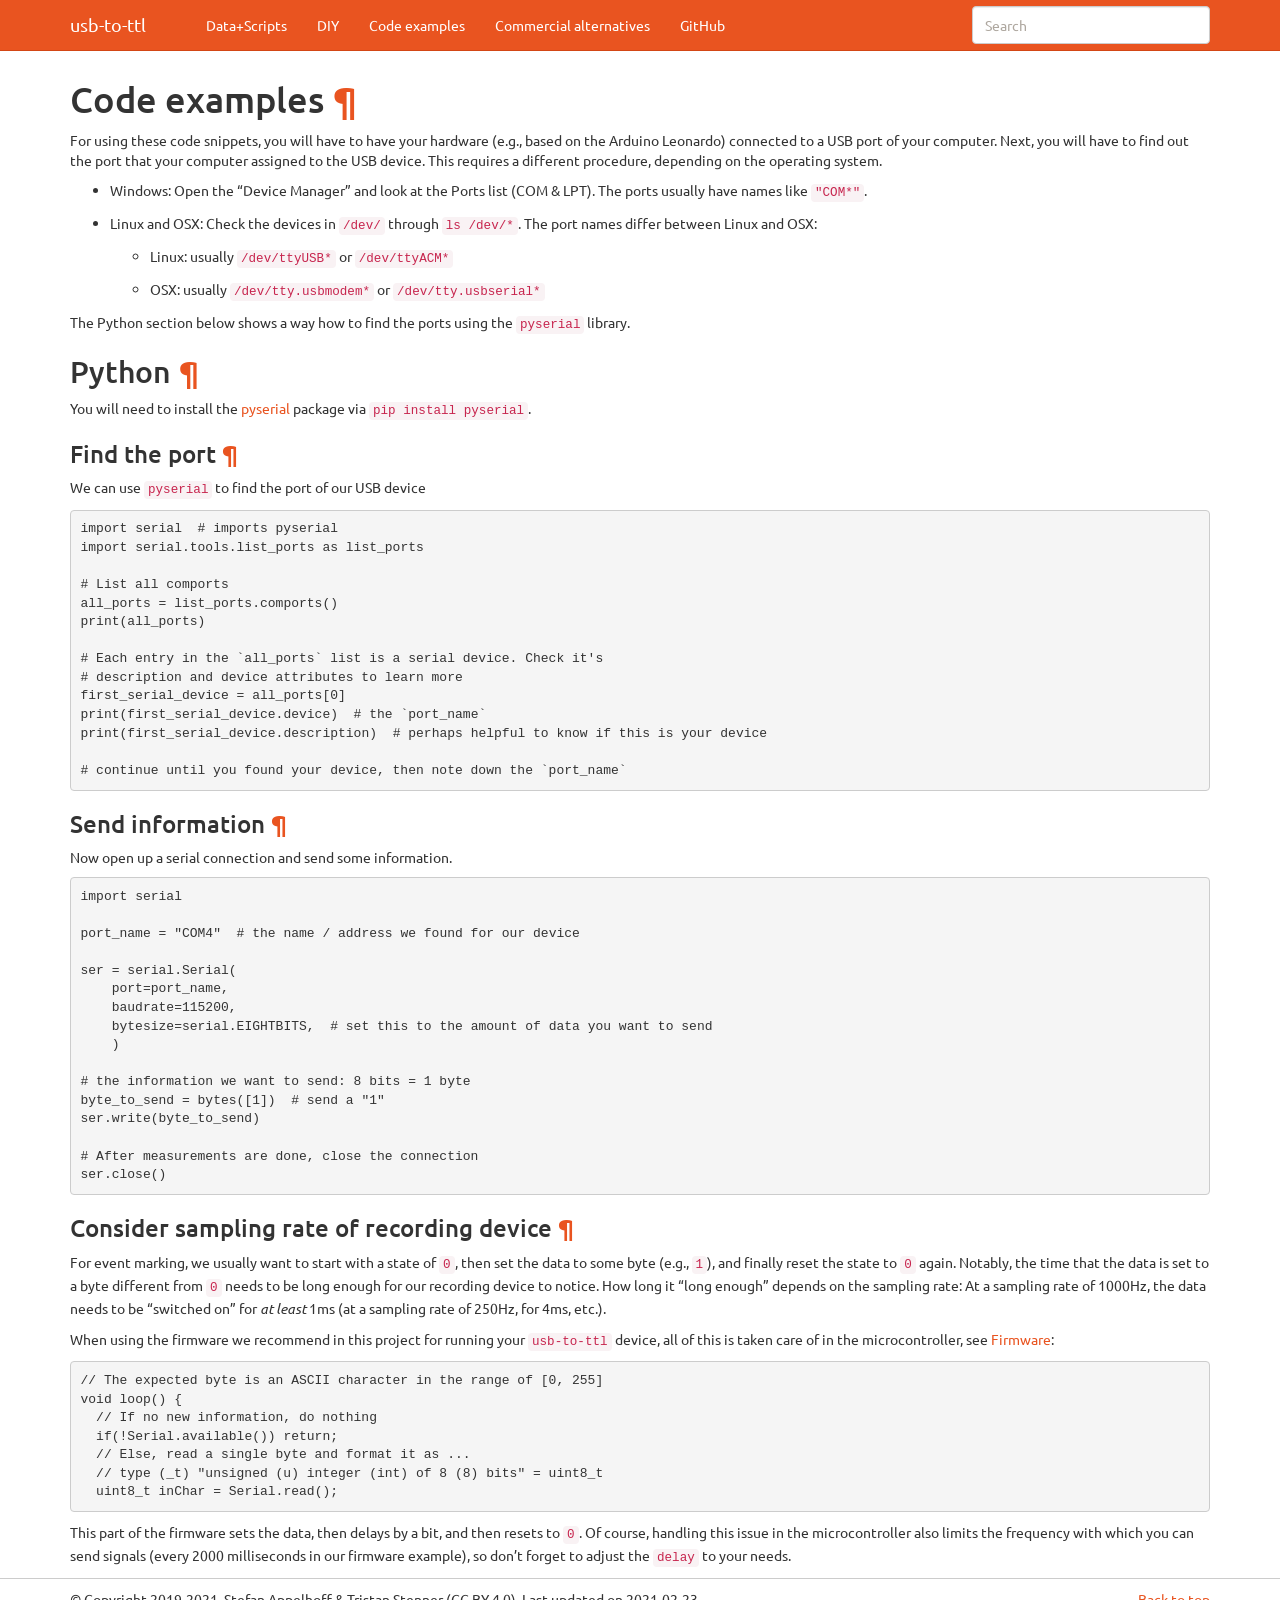
==== code-examples.html @ 33d42cd4 "doc updates [skip ci]" ====
<!DOCTYPE html>

<html>
  <head>
    <meta charset="utf-8" />
    <meta name="viewport" content="width=device-width, initial-scale=1.0" />
    <title>Code examples &#8212; usb-to-ttl  documentation</title>
    <link rel="stylesheet" href="_static/pygments.css" type="text/css" />
    <link rel="stylesheet" href="_static/bootstrap-sphinx.css" type="text/css" />
    <link rel="stylesheet" type="text/css" href="_static/copybutton.css" />
    <script id="documentation_options" data-url_root="./" src="_static/documentation_options.js"></script>
    <script src="_static/jquery.js"></script>
    <script src="_static/underscore.js"></script>
    <script src="_static/doctools.js"></script>
    <script src="_static/clipboard.min.js"></script>
    <script src="_static/copybutton.js"></script>
    <link rel="index" title="Index" href="genindex.html" />
    <link rel="search" title="Search" href="search.html" />
<meta charset='utf-8'>
<meta http-equiv='X-UA-Compatible' content='IE=edge,chrome=1'>
<meta name='viewport' content='width=device-width, initial-scale=1.0, maximum-scale=1'>
<meta name="apple-mobile-web-app-capable" content="yes">
<script type="text/javascript" src="_static/js/jquery-1.11.0.min.js "></script>
<script type="text/javascript" src="_static/js/jquery-fix.js "></script>
<script type="text/javascript" src="_static/bootstrap-3.3.7/js/bootstrap.min.js "></script>
<script type="text/javascript" src="_static/bootstrap-sphinx.js "></script>

  </head><body>

  <div id="navbar" class="navbar navbar-default navbar-fixed-top">
    <div class="container">
      <div class="navbar-header">
        <!-- .btn-navbar is used as the toggle for collapsed navbar content -->
        <button type="button" class="navbar-toggle" data-toggle="collapse" data-target=".nav-collapse">
          <span class="icon-bar"></span>
          <span class="icon-bar"></span>
          <span class="icon-bar"></span>
        </button>
        <a class="navbar-brand" href="index.html">
          usb-to-ttl</a>
        <span class="navbar-text navbar-version pull-left"><b></b></span>
      </div>

        <div class="collapse navbar-collapse nav-collapse">
          <ul class="nav navbar-nav">
            
                <li><a href="data-and-scripts.html">Data+Scripts</a></li>
                <li><a href="diy-instructions.html">DIY</a></li>
                <li><a href="#">Code examples</a></li>
                <li><a href="commercial-alternatives.html">Commercial alternatives</a></li>
                <li><a href="https://github.com/sappelhoff/usb-to-ttl">GitHub</a></li>
            
            
              <li class="dropdown globaltoc-container">
  <a role="button"
     id="dLabelGlobalToc"
     data-toggle="dropdown"
     data-target="#"
     href="index.html">Site <b class="caret"></b></a>
  <ul class="dropdown-menu globaltoc"
      role="menu"
      aria-labelledby="dLabelGlobalToc"></ul>
</li>
              
            
            
            
            
            
              <li class="hidden-sm"></li>
            
          </ul>

          
            
<form class="navbar-form navbar-right" action="search.html" method="get">
 <div class="form-group">
  <input type="text" name="q" class="form-control" placeholder="Search" />
 </div>
  <input type="hidden" name="check_keywords" value="yes" />
  <input type="hidden" name="area" value="default" />
</form>
          
        </div>
    </div>
  </div>

<div class="container">
  <div class="row">
    <div class="body col-md-12 content" role="main">
      
  <div class="section" id="code-examples">
<span id="id1"></span><h1>Code examples<a class="headerlink" href="#code-examples" title="Permalink to this headline">¶</a></h1>
<p>For using these code snippets, you will have to have your hardware (e.g., based on the Arduino Leonardo) connected to a USB port of your computer.
Next, you will have to find out the port that your computer assigned to the USB device.
This requires a different procedure, depending on the operating system.</p>
<ul class="simple">
<li><p>Windows: Open the “Device Manager” and look at the Ports list (COM &amp; LPT). The ports usually have names like <code class="docutils literal notranslate"><span class="pre">&quot;COM*&quot;</span></code>.</p></li>
<li><p>Linux and OSX: Check the devices in <code class="docutils literal notranslate"><span class="pre">/dev/</span></code> through <code class="docutils literal notranslate"><span class="pre">ls</span> <span class="pre">/dev/*</span></code>. The port names differ between Linux and OSX:</p>
<ul>
<li><p>Linux: usually <code class="docutils literal notranslate"><span class="pre">/dev/ttyUSB*</span></code> or <code class="docutils literal notranslate"><span class="pre">/dev/ttyACM*</span></code></p></li>
<li><p>OSX: usually <code class="docutils literal notranslate"><span class="pre">/dev/tty.usbmodem*</span></code> or <code class="docutils literal notranslate"><span class="pre">/dev/tty.usbserial*</span></code></p></li>
</ul>
</li>
</ul>
<p>The Python section below shows a way how to find the ports using the <code class="docutils literal notranslate"><span class="pre">pyserial</span></code> library.</p>
<div class="section" id="python">
<h2>Python<a class="headerlink" href="#python" title="Permalink to this headline">¶</a></h2>
<p>You will need to install the <a class="reference external" href="https://github.com/pyserial/pyserial">pyserial</a> package via <code class="docutils literal notranslate"><span class="pre">pip</span> <span class="pre">install</span> <span class="pre">pyserial</span></code>.</p>
<div class="section" id="find-the-port">
<h3>Find the port<a class="headerlink" href="#find-the-port" title="Permalink to this headline">¶</a></h3>
<p>We can use <code class="docutils literal notranslate"><span class="pre">pyserial</span></code> to find the port of our USB device</p>
<div class="highlight-python notranslate"><div class="highlight"><pre><span></span><span class="kn">import</span> <span class="nn">serial</span>  <span class="c1"># imports pyserial</span>
<span class="kn">import</span> <span class="nn">serial.tools.list_ports</span> <span class="k">as</span> <span class="nn">list_ports</span>

<span class="c1"># List all comports</span>
<span class="n">all_ports</span> <span class="o">=</span> <span class="n">list_ports</span><span class="o">.</span><span class="n">comports</span><span class="p">()</span>
<span class="nb">print</span><span class="p">(</span><span class="n">all_ports</span><span class="p">)</span>

<span class="c1"># Each entry in the `all_ports` list is a serial device. Check it&#39;s</span>
<span class="c1"># description and device attributes to learn more</span>
<span class="n">first_serial_device</span> <span class="o">=</span> <span class="n">all_ports</span><span class="p">[</span><span class="mi">0</span><span class="p">]</span>
<span class="nb">print</span><span class="p">(</span><span class="n">first_serial_device</span><span class="o">.</span><span class="n">device</span><span class="p">)</span>  <span class="c1"># the `port_name`</span>
<span class="nb">print</span><span class="p">(</span><span class="n">first_serial_device</span><span class="o">.</span><span class="n">description</span><span class="p">)</span>  <span class="c1"># perhaps helpful to know if this is your device</span>

<span class="c1"># continue until you found your device, then note down the `port_name`</span>
</pre></div>
</div>
</div>
<div class="section" id="send-information">
<h3>Send information<a class="headerlink" href="#send-information" title="Permalink to this headline">¶</a></h3>
<p>Now open up a serial connection and send some information.</p>
<div class="highlight-python notranslate"><div class="highlight"><pre><span></span><span class="kn">import</span> <span class="nn">serial</span>

<span class="n">port_name</span> <span class="o">=</span> <span class="s2">&quot;COM4&quot;</span>  <span class="c1"># the name / address we found for our device</span>

<span class="n">ser</span> <span class="o">=</span> <span class="n">serial</span><span class="o">.</span><span class="n">Serial</span><span class="p">(</span>
    <span class="n">port</span><span class="o">=</span><span class="n">port_name</span><span class="p">,</span>
    <span class="n">baudrate</span><span class="o">=</span><span class="mi">115200</span><span class="p">,</span>
    <span class="n">bytesize</span><span class="o">=</span><span class="n">serial</span><span class="o">.</span><span class="n">EIGHTBITS</span><span class="p">,</span>  <span class="c1"># set this to the amount of data you want to send</span>
    <span class="p">)</span>

<span class="c1"># the information we want to send: 8 bits = 1 byte</span>
<span class="n">byte_to_send</span> <span class="o">=</span> <span class="nb">bytes</span><span class="p">([</span><span class="mi">1</span><span class="p">])</span>  <span class="c1"># send a &quot;1&quot;</span>
<span class="n">ser</span><span class="o">.</span><span class="n">write</span><span class="p">(</span><span class="n">byte_to_send</span><span class="p">)</span>

<span class="c1"># After measurements are done, close the connection</span>
<span class="n">ser</span><span class="o">.</span><span class="n">close</span><span class="p">()</span>
</pre></div>
</div>
</div>
<div class="section" id="consider-sampling-rate-of-recording-device">
<h3>Consider sampling rate of recording device<a class="headerlink" href="#consider-sampling-rate-of-recording-device" title="Permalink to this headline">¶</a></h3>
<p>For event marking, we usually want to start with a state of <code class="docutils literal notranslate"><span class="pre">0</span></code>, then set the data to some byte (e.g., <code class="docutils literal notranslate"><span class="pre">1</span></code>), and finally reset the state to <code class="docutils literal notranslate"><span class="pre">0</span></code> again.
Notably, the time that the data is set to a byte different from <code class="docutils literal notranslate"><span class="pre">0</span></code> needs to be long enough for our recording device to notice.
How long it “long enough” depends on the sampling rate: At a sampling rate of 1000Hz, the data needs to be “switched on” for <em>at least</em> 1ms (at a sampling rate of 250Hz, for 4ms, etc.).</p>
<p>When using the firmware we recommend in this project for running your <code class="docutils literal notranslate"><span class="pre">usb-to-ttl</span></code> device, all of this is taken care of in the microcontroller, see <a class="reference internal" href="diy-instructions.html#firmware"><span class="std std-ref">Firmware</span></a>:</p>
<div class="highlight-C notranslate"><div class="highlight"><pre><span></span><span class="c1">// The expected byte is an ASCII character in the range of [0, 255]</span>
<span class="kt">void</span> <span class="nf">loop</span><span class="p">()</span> <span class="p">{</span>
  <span class="c1">// If no new information, do nothing</span>
  <span class="k">if</span><span class="p">(</span><span class="o">!</span><span class="n">Serial</span><span class="p">.</span><span class="n">available</span><span class="p">())</span> <span class="k">return</span><span class="p">;</span>
  <span class="c1">// Else, read a single byte and format it as ...</span>
  <span class="c1">// type (_t) &quot;unsigned (u) integer (int) of 8 (8) bits&quot; = uint8_t</span>
  <span class="kt">uint8_t</span> <span class="n">inChar</span> <span class="o">=</span> <span class="n">Serial</span><span class="p">.</span><span class="n">read</span><span class="p">();</span>
</pre></div>
</div>
<p>This part of the firmware sets the data, then delays by a bit, and then resets to <code class="docutils literal notranslate"><span class="pre">0</span></code>.
Of course, handling this issue in the microcontroller also limits the frequency with which you can send signals (every 2000 milliseconds in our firmware example), so don’t forget to adjust the <code class="docutils literal notranslate"><span class="pre">delay</span></code> to your needs.</p>
</div>
</div>
</div>


    </div>
      
  </div>
</div>
<footer class="footer">
  <div class="container">
    <p class="pull-right">
      <a href="#">Back to top</a>
      
    </p>
    <p>
        &copy; Copyright 2019-2021, Stefan Appelhoff &amp; Tristan Stenner (CC BY 4.0). Last updated on 2021-02-23.<br/>
    </p>
  </div>
</footer>
  </body>
</html>
---- _static/copybutton.css ----
/* Copy buttons */
a.copybtn {
    position: absolute;
    top: .2em;
    right: .2em;
    width: 1em;
    height: 1em;
	opacity: .3;
    transition: opacity 0.5s;
    border: none;
    user-select: none;
}

div.highlight  {
    position: relative;
}

a.copybtn > img {
    vertical-align: top;
    margin: 0;
    top: 0;
    left: 0;
    position: absolute;
}

.highlight:hover .copybtn {
	opacity: 1;
}

/**
 * A minimal CSS-only tooltip copied from:
 *   https://codepen.io/mildrenben/pen/rVBrpK
 *
 * To use, write HTML like the following:
 *
 * <p class="o-tooltip--left" data-tooltip="Hey">Short</p>
 */
 .o-tooltip--left {
  position: relative;
 }

 .o-tooltip--left:after {
    opacity: 0;
    visibility: hidden;
    position: absolute;
    content: attr(data-tooltip);
    padding: 2px;
    top: 0;
    left: -.2em;
    background: grey;
    font-size: 1rem;
    color: white;
    white-space: nowrap;
    z-index: 2;
    border-radius: 2px;
    transform: translateX(-102%) translateY(0);
    transition: opacity 0.2s cubic-bezier(0.64, 0.09, 0.08, 1), transform 0.2s cubic-bezier(0.64, 0.09, 0.08, 1);
}

.o-tooltip--left:hover:after {
    display: block;
    opacity: 1;
    visibility: visible;
    transform: translateX(-100%) translateY(0);
    transition: opacity 0.2s cubic-bezier(0.64, 0.09, 0.08, 1), transform 0.2s cubic-bezier(0.64, 0.09, 0.08, 1);
    transition-delay: .5s;
}
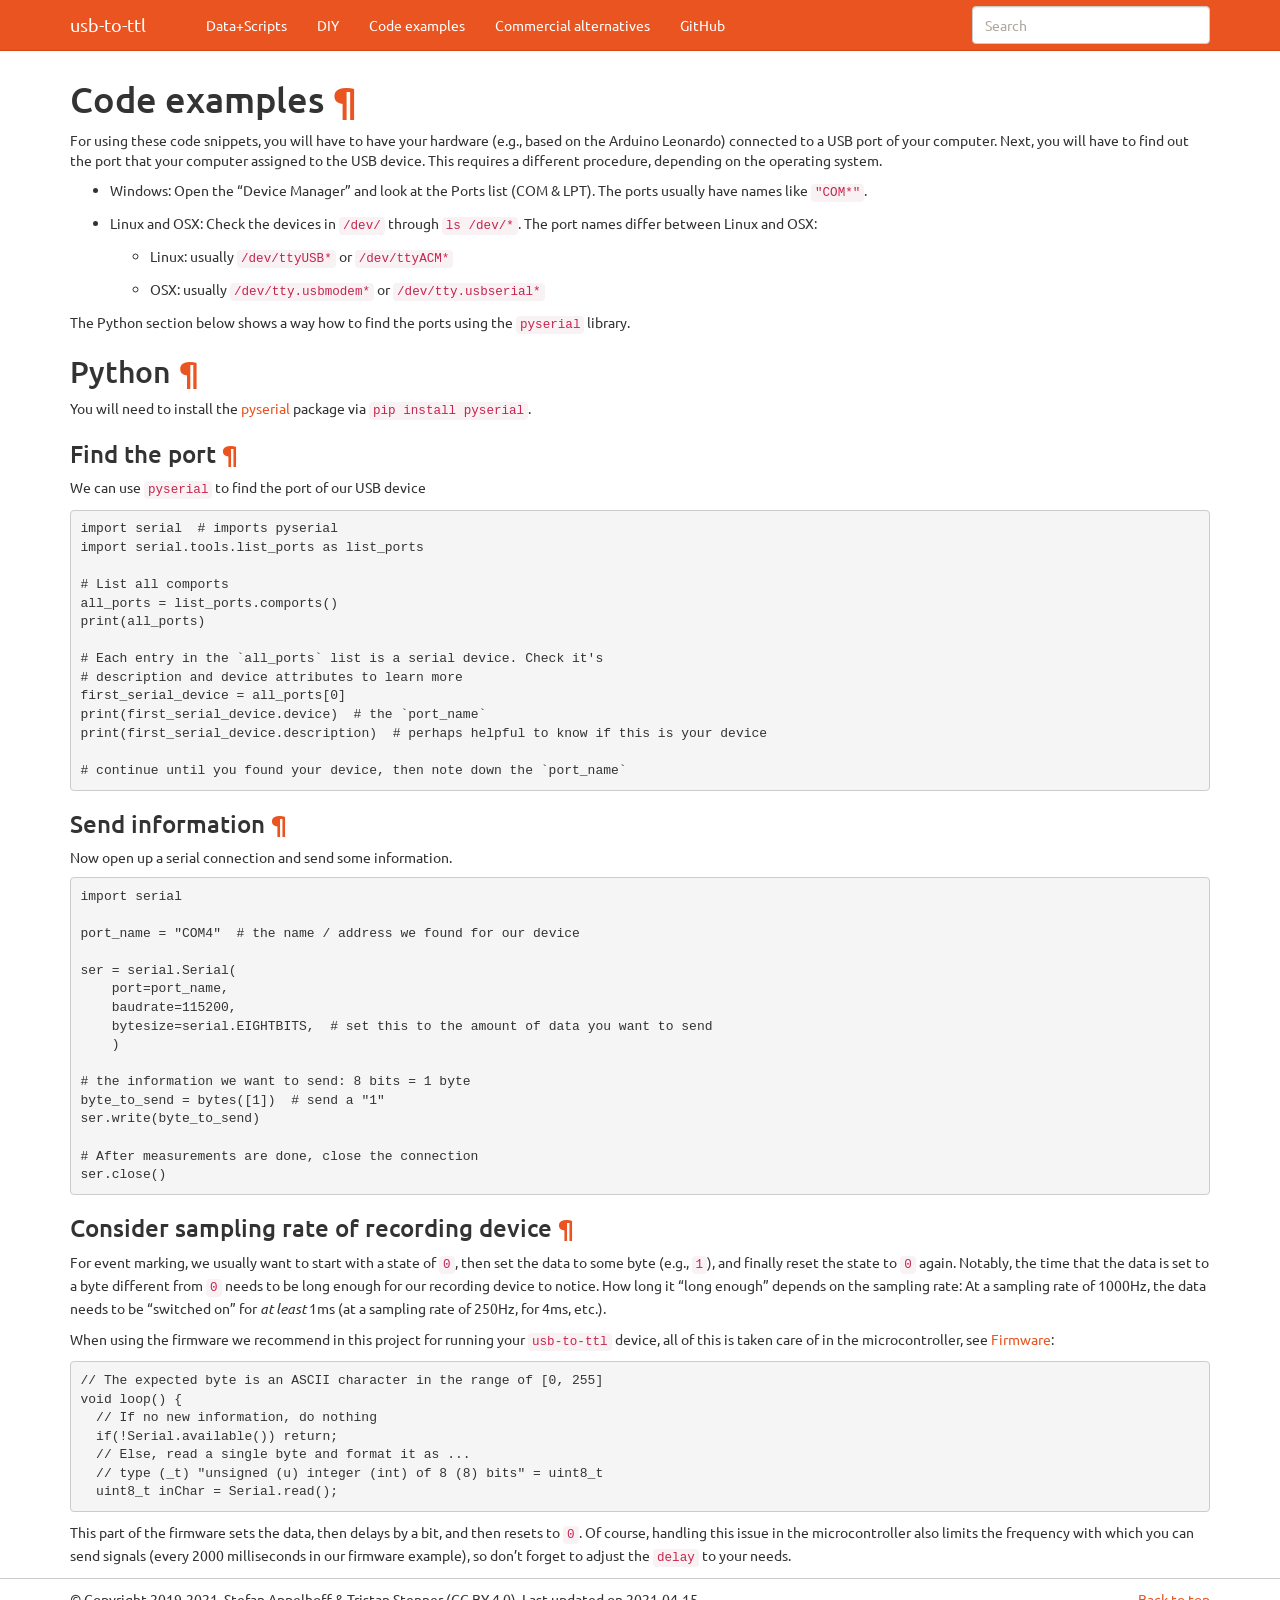
==== commit 224f0388: "doc updates [skip ci]" ====
--- a/code-examples.html
+++ b/code-examples.html
@@ -182,7 +182,7 @@
       
     </p>
     <p>
-        &copy; Copyright 2019-2021, Stefan Appelhoff &amp; Tristan Stenner (CC BY 4.0). Last updated on 2021-02-23.<br/>
+        &copy; Copyright 2019-2021, Stefan Appelhoff &amp; Tristan Stenner (CC BY 4.0). Last updated on 2021-04-15.<br/>
     </p>
   </div>
 </footer>
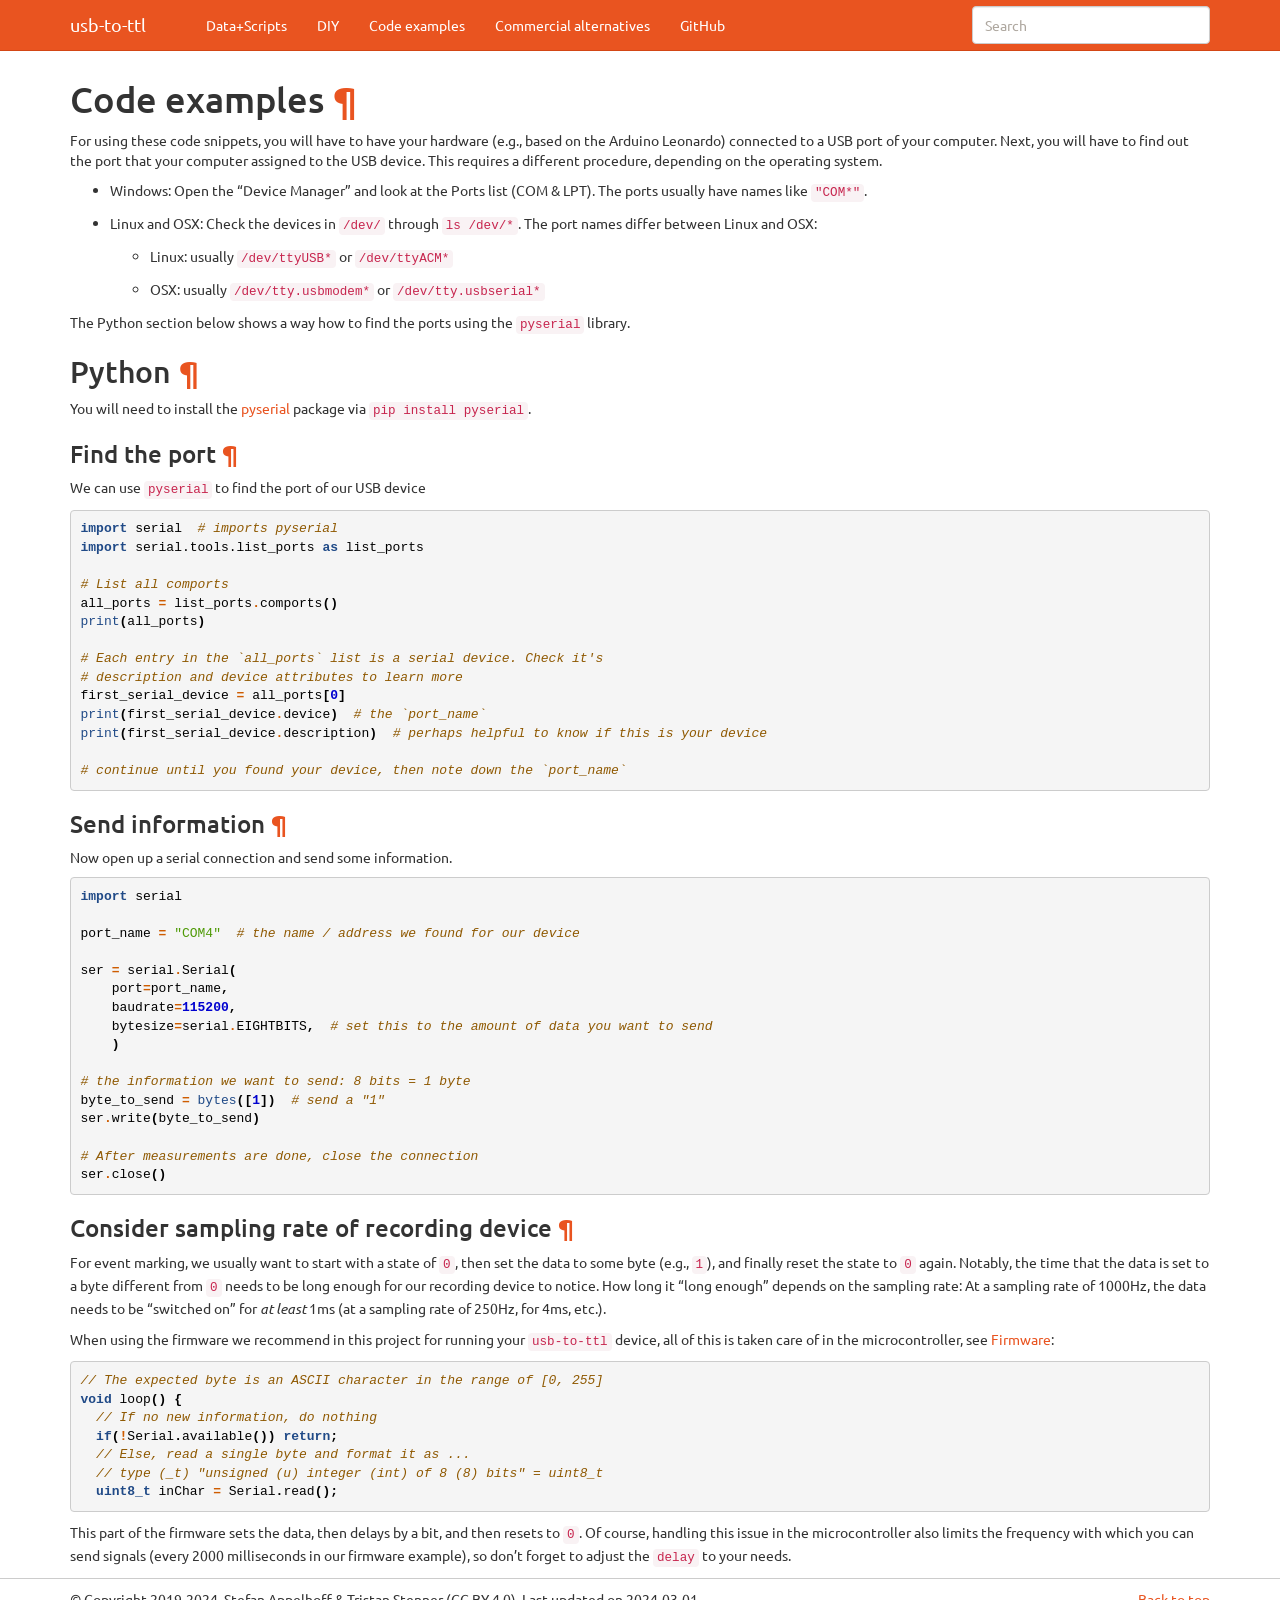
==== commit 468286c1: "updates [skip ci]" ====
--- a/code-examples.html
+++ b/code-examples.html
@@ -1,29 +1,29 @@
 <!DOCTYPE html>
 
-<html>
+<html lang="en" data-content_root="./">
   <head>
     <meta charset="utf-8" />
-    <meta name="viewport" content="width=device-width, initial-scale=1.0" />
+    <meta name="viewport" content="width=device-width, initial-scale=1.0" /><meta name="viewport" content="width=device-width, initial-scale=1" />
+
     <title>Code examples &#8212; usb-to-ttl  documentation</title>
-    <link rel="stylesheet" href="_static/pygments.css" type="text/css" />
-    <link rel="stylesheet" href="_static/bootstrap-sphinx.css" type="text/css" />
-    <link rel="stylesheet" type="text/css" href="_static/copybutton.css" />
-    <script id="documentation_options" data-url_root="./" src="_static/documentation_options.js"></script>
-    <script src="_static/jquery.js"></script>
-    <script src="_static/underscore.js"></script>
-    <script src="_static/doctools.js"></script>
-    <script src="_static/clipboard.min.js"></script>
-    <script src="_static/copybutton.js"></script>
+    <link rel="stylesheet" type="text/css" href="_static/pygments.css?v=a746c00c" />
+    <link rel="stylesheet" type="text/css" href="_static/bootstrap-sphinx.css?v=0bf093e7" />
+    <link rel="stylesheet" type="text/css" href="_static/copybutton.css?v=76b2166b" />
+    <script src="_static/documentation_options.js?v=5929fcd5"></script>
+    <script src="_static/doctools.js?v=888ff710"></script>
+    <script src="_static/sphinx_highlight.js?v=dc90522c"></script>
+    <script src="_static/clipboard.min.js?v=a7894cd8"></script>
+    <script src="_static/copybutton.js?v=fd10adb8"></script>
     <link rel="index" title="Index" href="genindex.html" />
     <link rel="search" title="Search" href="search.html" />
 <meta charset='utf-8'>
 <meta http-equiv='X-UA-Compatible' content='IE=edge,chrome=1'>
 <meta name='viewport' content='width=device-width, initial-scale=1.0, maximum-scale=1'>
 <meta name="apple-mobile-web-app-capable" content="yes">
-<script type="text/javascript" src="_static/js/jquery-1.11.0.min.js "></script>
-<script type="text/javascript" src="_static/js/jquery-fix.js "></script>
-<script type="text/javascript" src="_static/bootstrap-3.3.7/js/bootstrap.min.js "></script>
-<script type="text/javascript" src="_static/bootstrap-sphinx.js "></script>
+<script type="text/javascript" src="_static/js/jquery-1.12.4.min.js"></script>
+<script type="text/javascript" src="_static/js/jquery-fix.js"></script>
+<script type="text/javascript" src="_static/bootstrap-3.4.1/js/bootstrap.min.js"></script>
+<script type="text/javascript" src="_static/bootstrap-sphinx.js"></script>
 
   </head><body>
 
@@ -89,8 +89,8 @@
   <div class="row">
     <div class="body col-md-12 content" role="main">
       
-  <div class="section" id="code-examples">
-<span id="id1"></span><h1>Code examples<a class="headerlink" href="#code-examples" title="Permalink to this headline">¶</a></h1>
+  <section id="code-examples">
+<span id="id1"></span><h1>Code examples<a class="headerlink" href="#code-examples" title="Link to this heading">¶</a></h1>
 <p>For using these code snippets, you will have to have your hardware (e.g., based on the Arduino Leonardo) connected to a USB port of your computer.
 Next, you will have to find out the port that your computer assigned to the USB device.
 This requires a different procedure, depending on the operating system.</p>
@@ -104,11 +104,11 @@
 </li>
 </ul>
 <p>The Python section below shows a way how to find the ports using the <code class="docutils literal notranslate"><span class="pre">pyserial</span></code> library.</p>
-<div class="section" id="python">
-<h2>Python<a class="headerlink" href="#python" title="Permalink to this headline">¶</a></h2>
+<section id="python">
+<h2>Python<a class="headerlink" href="#python" title="Link to this heading">¶</a></h2>
 <p>You will need to install the <a class="reference external" href="https://github.com/pyserial/pyserial">pyserial</a> package via <code class="docutils literal notranslate"><span class="pre">pip</span> <span class="pre">install</span> <span class="pre">pyserial</span></code>.</p>
-<div class="section" id="find-the-port">
-<h3>Find the port<a class="headerlink" href="#find-the-port" title="Permalink to this headline">¶</a></h3>
+<section id="find-the-port">
+<h3>Find the port<a class="headerlink" href="#find-the-port" title="Link to this heading">¶</a></h3>
 <p>We can use <code class="docutils literal notranslate"><span class="pre">pyserial</span></code> to find the port of our USB device</p>
 <div class="highlight-python notranslate"><div class="highlight"><pre><span></span><span class="kn">import</span> <span class="nn">serial</span>  <span class="c1"># imports pyserial</span>
 <span class="kn">import</span> <span class="nn">serial.tools.list_ports</span> <span class="k">as</span> <span class="nn">list_ports</span>
@@ -126,9 +126,9 @@
 <span class="c1"># continue until you found your device, then note down the `port_name`</span>
 </pre></div>
 </div>
-</div>
-<div class="section" id="send-information">
-<h3>Send information<a class="headerlink" href="#send-information" title="Permalink to this headline">¶</a></h3>
+</section>
+<section id="send-information">
+<h3>Send information<a class="headerlink" href="#send-information" title="Link to this heading">¶</a></h3>
 <p>Now open up a serial connection and send some information.</p>
 <div class="highlight-python notranslate"><div class="highlight"><pre><span></span><span class="kn">import</span> <span class="nn">serial</span>
 
@@ -148,27 +148,27 @@
 <span class="n">ser</span><span class="o">.</span><span class="n">close</span><span class="p">()</span>
 </pre></div>
 </div>
-</div>
-<div class="section" id="consider-sampling-rate-of-recording-device">
-<h3>Consider sampling rate of recording device<a class="headerlink" href="#consider-sampling-rate-of-recording-device" title="Permalink to this headline">¶</a></h3>
+</section>
+<section id="consider-sampling-rate-of-recording-device">
+<h3>Consider sampling rate of recording device<a class="headerlink" href="#consider-sampling-rate-of-recording-device" title="Link to this heading">¶</a></h3>
 <p>For event marking, we usually want to start with a state of <code class="docutils literal notranslate"><span class="pre">0</span></code>, then set the data to some byte (e.g., <code class="docutils literal notranslate"><span class="pre">1</span></code>), and finally reset the state to <code class="docutils literal notranslate"><span class="pre">0</span></code> again.
 Notably, the time that the data is set to a byte different from <code class="docutils literal notranslate"><span class="pre">0</span></code> needs to be long enough for our recording device to notice.
 How long it “long enough” depends on the sampling rate: At a sampling rate of 1000Hz, the data needs to be “switched on” for <em>at least</em> 1ms (at a sampling rate of 250Hz, for 4ms, etc.).</p>
 <p>When using the firmware we recommend in this project for running your <code class="docutils literal notranslate"><span class="pre">usb-to-ttl</span></code> device, all of this is taken care of in the microcontroller, see <a class="reference internal" href="diy-instructions.html#firmware"><span class="std std-ref">Firmware</span></a>:</p>
 <div class="highlight-C notranslate"><div class="highlight"><pre><span></span><span class="c1">// The expected byte is an ASCII character in the range of [0, 255]</span>
-<span class="kt">void</span> <span class="nf">loop</span><span class="p">()</span> <span class="p">{</span>
-  <span class="c1">// If no new information, do nothing</span>
-  <span class="k">if</span><span class="p">(</span><span class="o">!</span><span class="n">Serial</span><span class="p">.</span><span class="n">available</span><span class="p">())</span> <span class="k">return</span><span class="p">;</span>
-  <span class="c1">// Else, read a single byte and format it as ...</span>
-  <span class="c1">// type (_t) &quot;unsigned (u) integer (int) of 8 (8) bits&quot; = uint8_t</span>
-  <span class="kt">uint8_t</span> <span class="n">inChar</span> <span class="o">=</span> <span class="n">Serial</span><span class="p">.</span><span class="n">read</span><span class="p">();</span>
+<span class="kt">void</span><span class="w"> </span><span class="nf">loop</span><span class="p">()</span><span class="w"> </span><span class="p">{</span>
+<span class="w">  </span><span class="c1">// If no new information, do nothing</span>
+<span class="w">  </span><span class="k">if</span><span class="p">(</span><span class="o">!</span><span class="n">Serial</span><span class="p">.</span><span class="n">available</span><span class="p">())</span><span class="w"> </span><span class="k">return</span><span class="p">;</span>
+<span class="w">  </span><span class="c1">// Else, read a single byte and format it as ...</span>
+<span class="w">  </span><span class="c1">// type (_t) &quot;unsigned (u) integer (int) of 8 (8) bits&quot; = uint8_t</span>
+<span class="w">  </span><span class="kt">uint8_t</span><span class="w"> </span><span class="n">inChar</span><span class="w"> </span><span class="o">=</span><span class="w"> </span><span class="n">Serial</span><span class="p">.</span><span class="n">read</span><span class="p">();</span>
 </pre></div>
 </div>
 <p>This part of the firmware sets the data, then delays by a bit, and then resets to <code class="docutils literal notranslate"><span class="pre">0</span></code>.
 Of course, handling this issue in the microcontroller also limits the frequency with which you can send signals (every 2000 milliseconds in our firmware example), so don’t forget to adjust the <code class="docutils literal notranslate"><span class="pre">delay</span></code> to your needs.</p>
-</div>
-</div>
-</div>
+</section>
+</section>
+</section>
 
 
     </div>
@@ -182,7 +182,7 @@
       
     </p>
     <p>
-        &copy; Copyright 2019-2021, Stefan Appelhoff &amp; Tristan Stenner (CC BY 4.0). Last updated on 2021-04-15.<br/>
+        &copy; Copyright 2019-2024, Stefan Appelhoff &amp; Tristan Stenner (CC BY 4.0). Last updated on 2024-03-01.<br/>
     </p>
   </div>
 </footer>
--- a/_static/pygments.css
+++ b/_static/pygments.css
@@ -0,0 +1,84 @@
+pre { line-height: 125%; }
+td.linenos .normal { color: inherit; background-color: transparent; padding-left: 5px; padding-right: 5px; }
+span.linenos { color: inherit; background-color: transparent; padding-left: 5px; padding-right: 5px; }
+td.linenos .special { color: #000000; background-color: #ffffc0; padding-left: 5px; padding-right: 5px; }
+span.linenos.special { color: #000000; background-color: #ffffc0; padding-left: 5px; padding-right: 5px; }
+.highlight .hll { background-color: #ffffcc }
+.highlight { background: #f8f8f8; }
+.highlight .c { color: #8f5902; font-style: italic } /* Comment */
+.highlight .err { color: #a40000; border: 1px solid #ef2929 } /* Error */
+.highlight .g { color: #000000 } /* Generic */
+.highlight .k { color: #204a87; font-weight: bold } /* Keyword */
+.highlight .l { color: #000000 } /* Literal */
+.highlight .n { color: #000000 } /* Name */
+.highlight .o { color: #ce5c00; font-weight: bold } /* Operator */
+.highlight .x { color: #000000 } /* Other */
+.highlight .p { color: #000000; font-weight: bold } /* Punctuation */
+.highlight .ch { color: #8f5902; font-style: italic } /* Comment.Hashbang */
+.highlight .cm { color: #8f5902; font-style: italic } /* Comment.Multiline */
+.highlight .cp { color: #8f5902; font-style: italic } /* Comment.Preproc */
+.highlight .cpf { color: #8f5902; font-style: italic } /* Comment.PreprocFile */
+.highlight .c1 { color: #8f5902; font-style: italic } /* Comment.Single */
+.highlight .cs { color: #8f5902; font-style: italic } /* Comment.Special */
+.highlight .gd { color: #a40000 } /* Generic.Deleted */
+.highlight .ge { color: #000000; font-style: italic } /* Generic.Emph */
+.highlight .ges { color: #000000; font-weight: bold; font-style: italic } /* Generic.EmphStrong */
+.highlight .gr { color: #ef2929 } /* Generic.Error */
+.highlight .gh { color: #000080; font-weight: bold } /* Generic.Heading */
+.highlight .gi { color: #00A000 } /* Generic.Inserted */
+.highlight .go { color: #000000; font-style: italic } /* Generic.Output */
+.highlight .gp { color: #8f5902 } /* Generic.Prompt */
+.highlight .gs { color: #000000; font-weight: bold } /* Generic.Strong */
+.highlight .gu { color: #800080; font-weight: bold } /* Generic.Subheading */
+.highlight .gt { color: #a40000; font-weight: bold } /* Generic.Traceback */
+.highlight .kc { color: #204a87; font-weight: bold } /* Keyword.Constant */
+.highlight .kd { color: #204a87; font-weight: bold } /* Keyword.Declaration */
+.highlight .kn { color: #204a87; font-weight: bold } /* Keyword.Namespace */
+.highlight .kp { color: #204a87; font-weight: bold } /* Keyword.Pseudo */
+.highlight .kr { color: #204a87; font-weight: bold } /* Keyword.Reserved */
+.highlight .kt { color: #204a87; font-weight: bold } /* Keyword.Type */
+.highlight .ld { color: #000000 } /* Literal.Date */
+.highlight .m { color: #0000cf; font-weight: bold } /* Literal.Number */
+.highlight .s { color: #4e9a06 } /* Literal.String */
+.highlight .na { color: #c4a000 } /* Name.Attribute */
+.highlight .nb { color: #204a87 } /* Name.Builtin */
+.highlight .nc { color: #000000 } /* Name.Class */
+.highlight .no { color: #000000 } /* Name.Constant */
+.highlight .nd { color: #5c35cc; font-weight: bold } /* Name.Decorator */
+.highlight .ni { color: #ce5c00 } /* Name.Entity */
+.highlight .ne { color: #cc0000; font-weight: bold } /* Name.Exception */
+.highlight .nf { color: #000000 } /* Name.Function */
+.highlight .nl { color: #f57900 } /* Name.Label */
+.highlight .nn { color: #000000 } /* Name.Namespace */
+.highlight .nx { color: #000000 } /* Name.Other */
+.highlight .py { color: #000000 } /* Name.Property */
+.highlight .nt { color: #204a87; font-weight: bold } /* Name.Tag */
+.highlight .nv { color: #000000 } /* Name.Variable */
+.highlight .ow { color: #204a87; font-weight: bold } /* Operator.Word */
+.highlight .pm { color: #000000; font-weight: bold } /* Punctuation.Marker */
+.highlight .w { color: #f8f8f8 } /* Text.Whitespace */
+.highlight .mb { color: #0000cf; font-weight: bold } /* Literal.Number.Bin */
+.highlight .mf { color: #0000cf; font-weight: bold } /* Literal.Number.Float */
+.highlight .mh { color: #0000cf; font-weight: bold } /* Literal.Number.Hex */
+.highlight .mi { color: #0000cf; font-weight: bold } /* Literal.Number.Integer */
+.highlight .mo { color: #0000cf; font-weight: bold } /* Literal.Number.Oct */
+.highlight .sa { color: #4e9a06 } /* Literal.String.Affix */
+.highlight .sb { color: #4e9a06 } /* Literal.String.Backtick */
+.highlight .sc { color: #4e9a06 } /* Literal.String.Char */
+.highlight .dl { color: #4e9a06 } /* Literal.String.Delimiter */
+.highlight .sd { color: #8f5902; font-style: italic } /* Literal.String.Doc */
+.highlight .s2 { color: #4e9a06 } /* Literal.String.Double */
+.highlight .se { color: #4e9a06 } /* Literal.String.Escape */
+.highlight .sh { color: #4e9a06 } /* Literal.String.Heredoc */
+.highlight .si { color: #4e9a06 } /* Literal.String.Interpol */
+.highlight .sx { color: #4e9a06 } /* Literal.String.Other */
+.highlight .sr { color: #4e9a06 } /* Literal.String.Regex */
+.highlight .s1 { color: #4e9a06 } /* Literal.String.Single */
+.highlight .ss { color: #4e9a06 } /* Literal.String.Symbol */
+.highlight .bp { color: #3465a4 } /* Name.Builtin.Pseudo */
+.highlight .fm { color: #000000 } /* Name.Function.Magic */
+.highlight .vc { color: #000000 } /* Name.Variable.Class */
+.highlight .vg { color: #000000 } /* Name.Variable.Global */
+.highlight .vi { color: #000000 } /* Name.Variable.Instance */
+.highlight .vm { color: #000000 } /* Name.Variable.Magic */
+.highlight .il { color: #0000cf; font-weight: bold } /* Literal.Number.Integer.Long */
--- a/_static/copybutton.css
+++ b/_static/copybutton.css
@@ -1,30 +1,51 @@
 /* Copy buttons */
-a.copybtn {
+button.copybtn {
     position: absolute;
-    top: .2em;
-    right: .2em;
-    width: 1em;
-    height: 1em;
-	opacity: .3;
-    transition: opacity 0.5s;
+    display: flex;
+    top: .3em;
+    right: .3em;
+    width: 1.7em;
+    height: 1.7em;
+	opacity: 0;
+    transition: opacity 0.3s, border .3s, background-color .3s;
+    user-select: none;
+    padding: 0;
     border: none;
-    user-select: none;
+    outline: none;
+    border-radius: 0.4em;
+    /* The colors that GitHub uses */
+    border: #1b1f2426 1px solid;
+    background-color: #f6f8fa;
+    color: #57606a;
+}
+
+button.copybtn.success {
+    border-color: #22863a;
+    color: #22863a;
+}
+
+button.copybtn svg {
+    stroke: currentColor;
+    width: 1.5em;
+    height: 1.5em;
+    padding: 0.1em;
 }
 
 div.highlight  {
     position: relative;
 }
 
-a.copybtn > img {
-    vertical-align: top;
-    margin: 0;
-    top: 0;
-    left: 0;
-    position: absolute;
+/* Show the copybutton */
+.highlight:hover button.copybtn, button.copybtn.success {
+	opacity: 1;
 }
 
-.highlight:hover .copybtn {
-	opacity: 1;
+.highlight button.copybtn:hover {
+    background-color: rgb(235, 235, 235);
+}
+
+.highlight button.copybtn:active {
+    background-color: rgb(187, 187, 187);
 }
 
 /**
@@ -44,11 +65,10 @@
     visibility: hidden;
     position: absolute;
     content: attr(data-tooltip);
-    padding: 2px;
-    top: 0;
+    padding: .2em;
+    font-size: .8em;
     left: -.2em;
     background: grey;
-    font-size: 1rem;
     color: white;
     white-space: nowrap;
     z-index: 2;
@@ -65,3 +85,10 @@
     transition: opacity 0.2s cubic-bezier(0.64, 0.09, 0.08, 1), transform 0.2s cubic-bezier(0.64, 0.09, 0.08, 1);
     transition-delay: .5s;
 }
+
+/* By default the copy button shouldn't show up when printing a page */
+@media print {
+    button.copybtn {
+        display: none;
+    }
+}
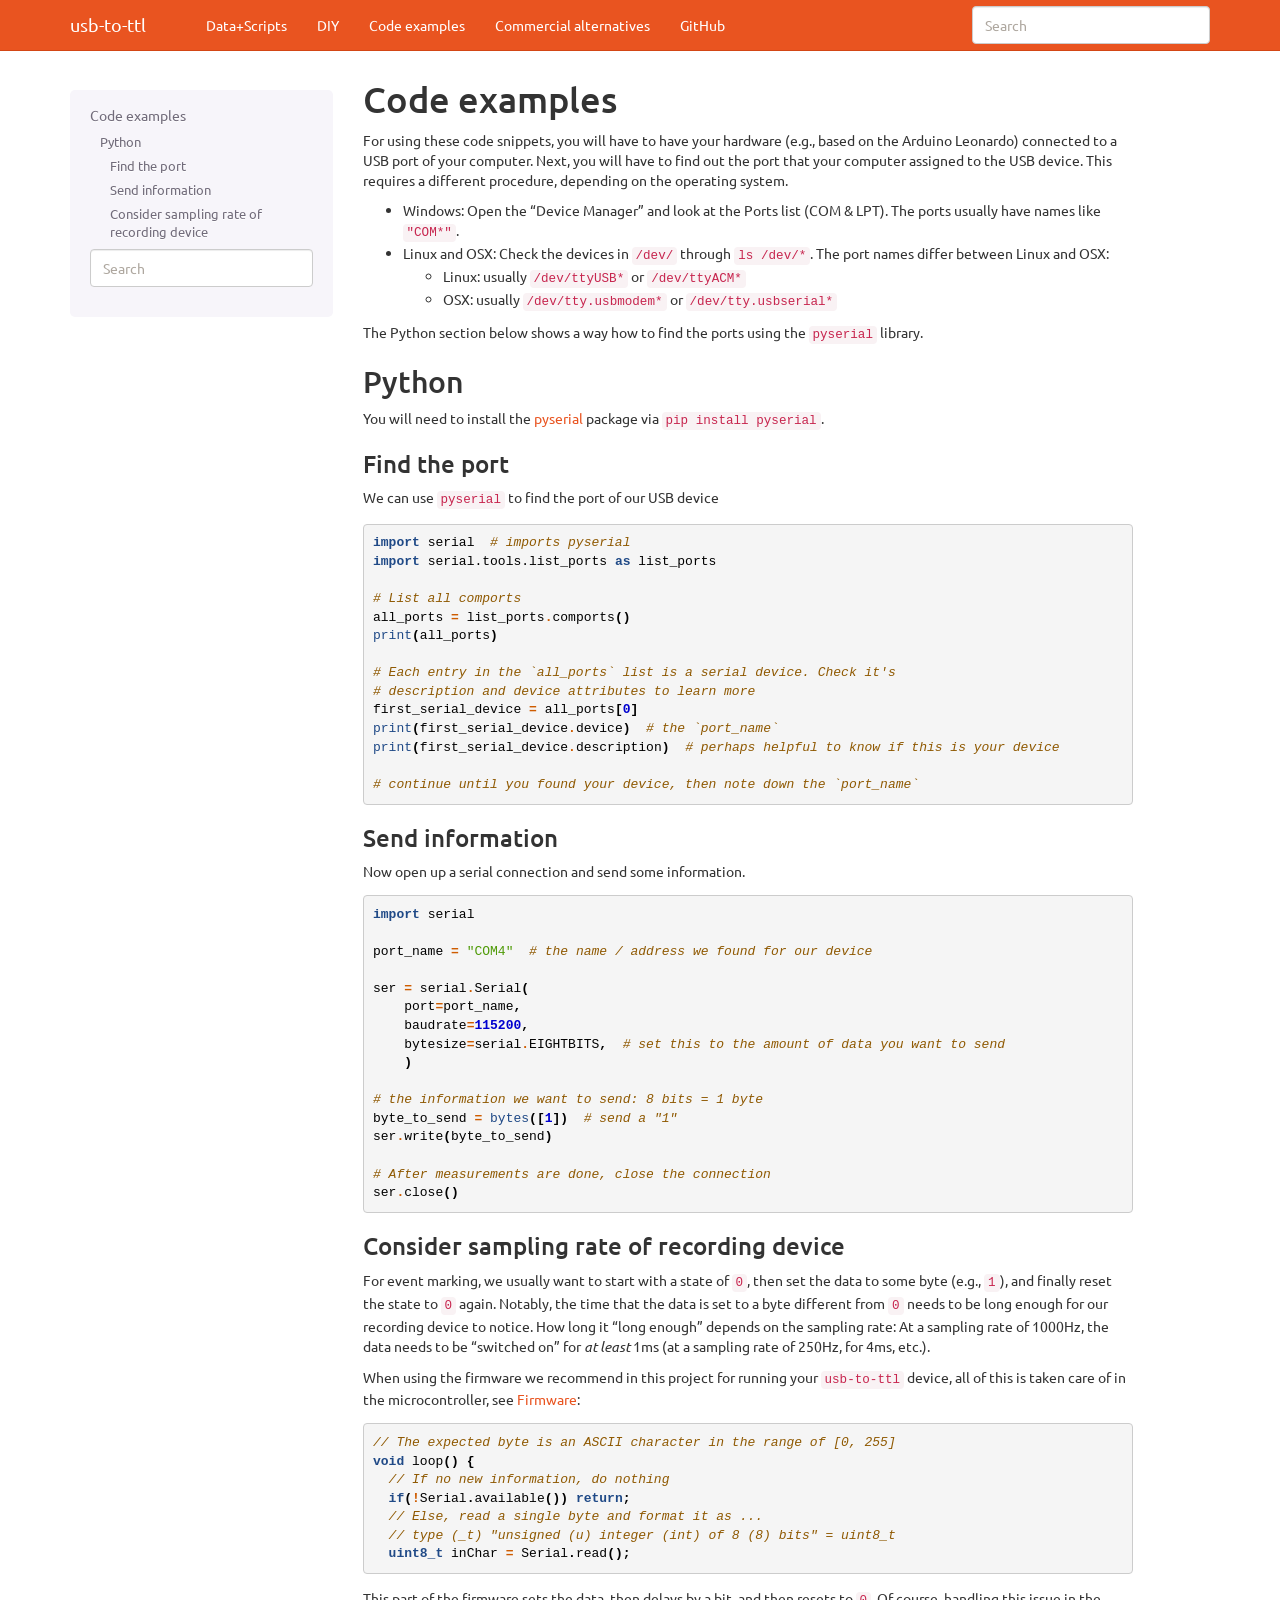
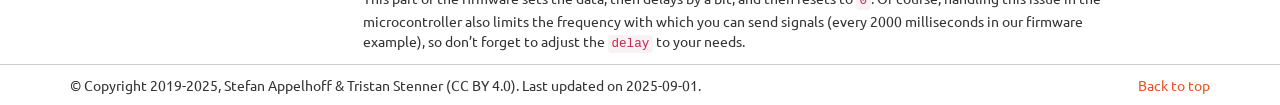
==== commit b88e3bea: "updates [skip ci]" ====
--- a/code-examples.html
+++ b/code-examples.html
@@ -10,7 +10,7 @@
     <link rel="stylesheet" type="text/css" href="_static/bootstrap-sphinx.css?v=0bf093e7" />
     <link rel="stylesheet" type="text/css" href="_static/copybutton.css?v=76b2166b" />
     <script src="_static/documentation_options.js?v=5929fcd5"></script>
-    <script src="_static/doctools.js?v=888ff710"></script>
+    <script src="_static/doctools.js?v=9bcbadda"></script>
     <script src="_static/sphinx_highlight.js?v=dc90522c"></script>
     <script src="_static/clipboard.min.js?v=a7894cd8"></script>
     <script src="_static/copybutton.js?v=fd10adb8"></script>
@@ -87,7 +87,29 @@
 
 <div class="container">
   <div class="row">
-    <div class="body col-md-12 content" role="main">
+      <div class="col-md-3">
+        <div id="sidebar" class="bs-sidenav" role="complementary"><ul>
+<li><a class="reference internal" href="#">Code examples</a><ul>
+<li><a class="reference internal" href="#python">Python</a><ul>
+<li><a class="reference internal" href="#find-the-port">Find the port</a></li>
+<li><a class="reference internal" href="#send-information">Send information</a></li>
+<li><a class="reference internal" href="#consider-sampling-rate-of-recording-device">Consider sampling rate of recording device</a></li>
+</ul>
+</li>
+</ul>
+</li>
+</ul>
+
+<form action="search.html" method="get">
+ <div class="form-group">
+  <input type="text" name="q" class="form-control" placeholder="Search" />
+ </div>
+  <input type="hidden" name="check_keywords" value="yes" />
+  <input type="hidden" name="area" value="default" />
+</form>
+        </div>
+      </div>
+    <div class="body col-md-9 content" role="main">
       
   <section id="code-examples">
 <span id="id1"></span><h1>Code examples<a class="headerlink" href="#code-examples" title="Link to this heading">¶</a></h1>
@@ -182,7 +204,7 @@
       
     </p>
     <p>
-        &copy; Copyright 2019-2024, Stefan Appelhoff &amp; Tristan Stenner (CC BY 4.0). Last updated on 2024-03-01.<br/>
+        &copy; Copyright 2019-2025, Stefan Appelhoff &amp; Tristan Stenner (CC BY 4.0). Last updated on 2025-09-01.<br/>
     </p>
   </div>
 </footer>
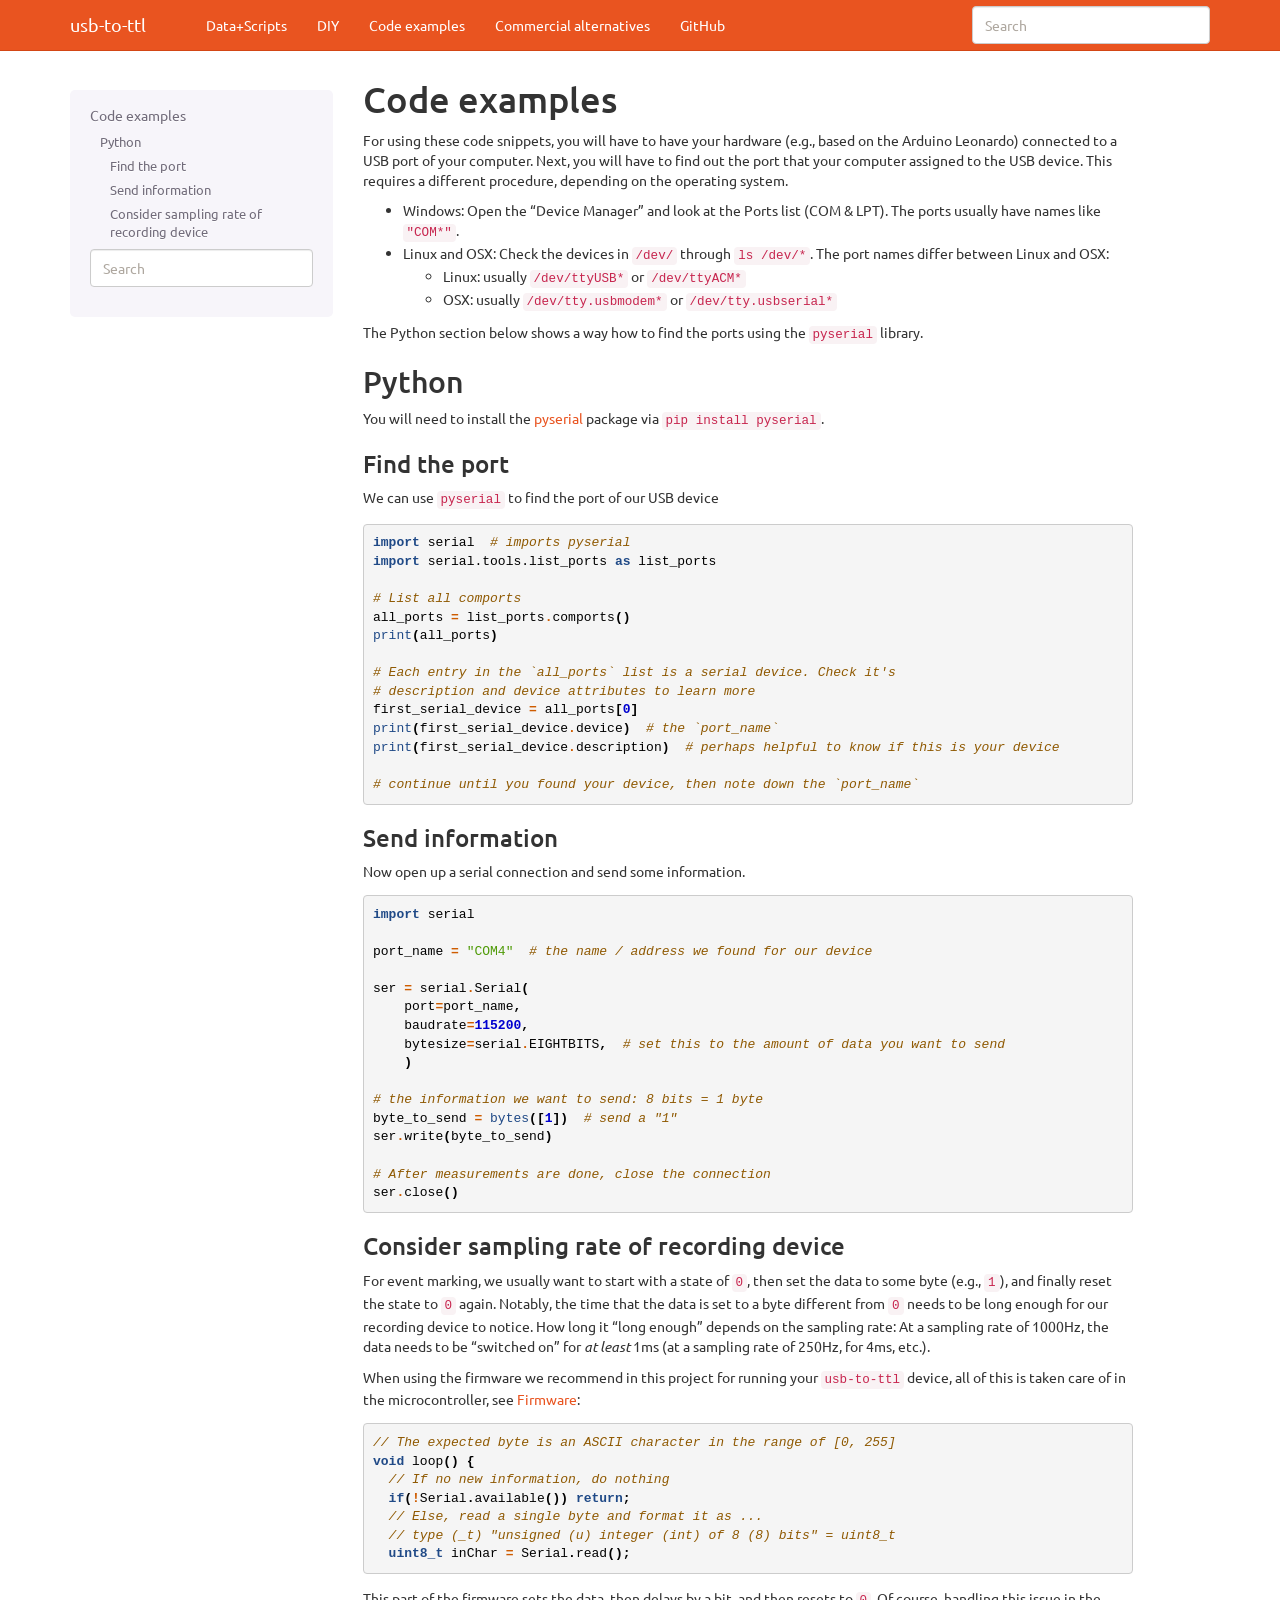
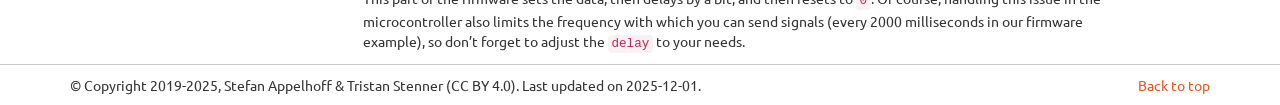
==== commit 6dec1cd3: "updates [skip ci]" ====
--- a/code-examples.html
+++ b/code-examples.html
@@ -10,8 +10,8 @@
     <link rel="stylesheet" type="text/css" href="_static/bootstrap-sphinx.css?v=0bf093e7" />
     <link rel="stylesheet" type="text/css" href="_static/copybutton.css?v=76b2166b" />
     <script src="_static/documentation_options.js?v=5929fcd5"></script>
-    <script src="_static/doctools.js?v=9bcbadda"></script>
-    <script src="_static/sphinx_highlight.js?v=dc90522c"></script>
+    <script src="_static/doctools.js?v=fd6eb6e6"></script>
+    <script src="_static/sphinx_highlight.js?v=6ffebe34"></script>
     <script src="_static/clipboard.min.js?v=a7894cd8"></script>
     <script src="_static/copybutton.js?v=fd10adb8"></script>
     <link rel="index" title="Index" href="genindex.html" />
@@ -204,7 +204,7 @@
       
     </p>
     <p>
-        &copy; Copyright 2019-2025, Stefan Appelhoff &amp; Tristan Stenner (CC BY 4.0). Last updated on 2025-09-01.<br/>
+        &copy; Copyright 2019-2025, Stefan Appelhoff &amp; Tristan Stenner (CC BY 4.0). Last updated on 2025-12-01.<br/>
     </p>
   </div>
 </footer>
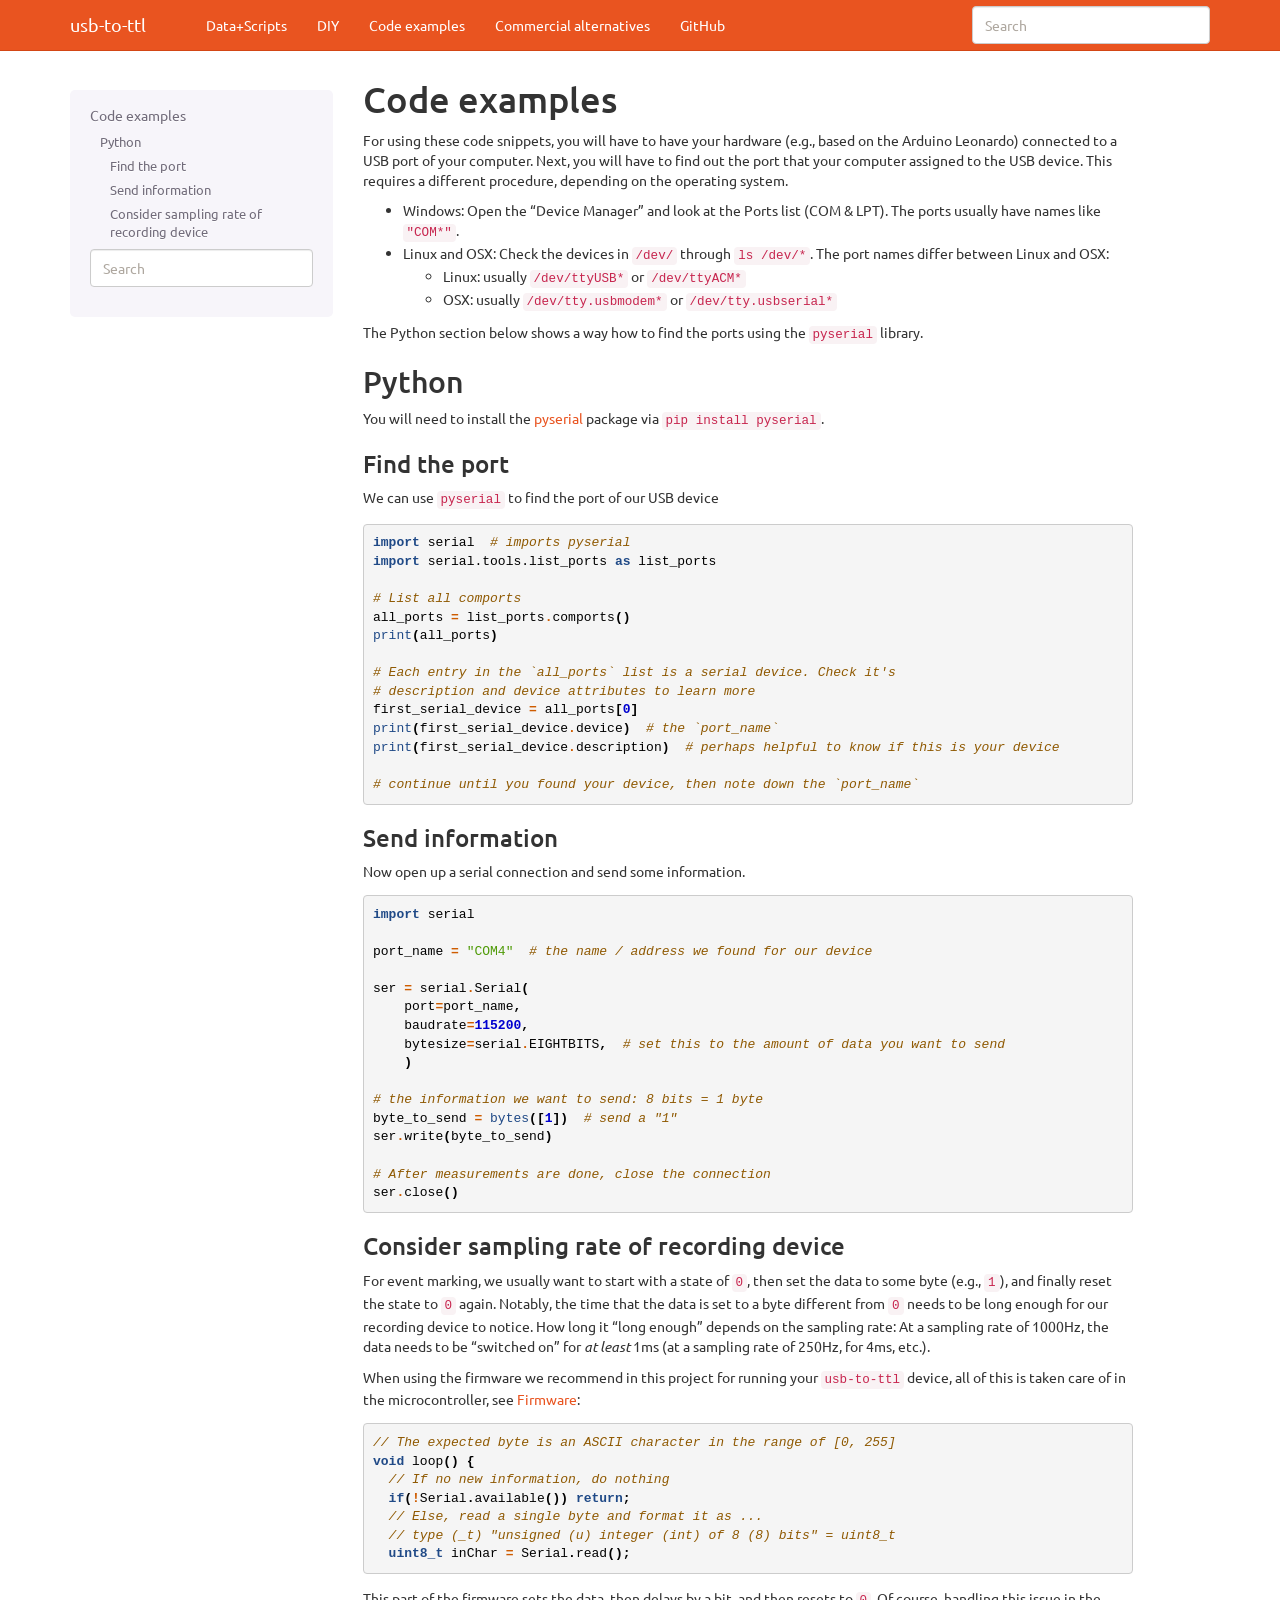
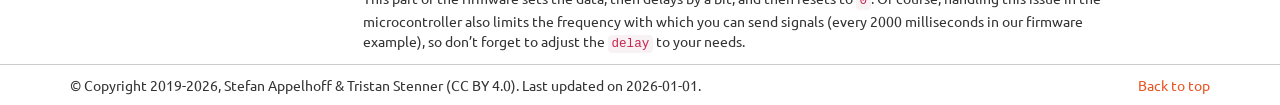
==== commit 74ae802d: "updates [skip ci]" ====
--- a/code-examples.html
+++ b/code-examples.html
@@ -204,7 +204,7 @@
       
     </p>
     <p>
-        &copy; Copyright 2019-2025, Stefan Appelhoff &amp; Tristan Stenner (CC BY 4.0). Last updated on 2025-12-01.<br/>
+        &copy; Copyright 2019-2026, Stefan Appelhoff &amp; Tristan Stenner (CC BY 4.0). Last updated on 2026-01-01.<br/>
     </p>
   </div>
 </footer>
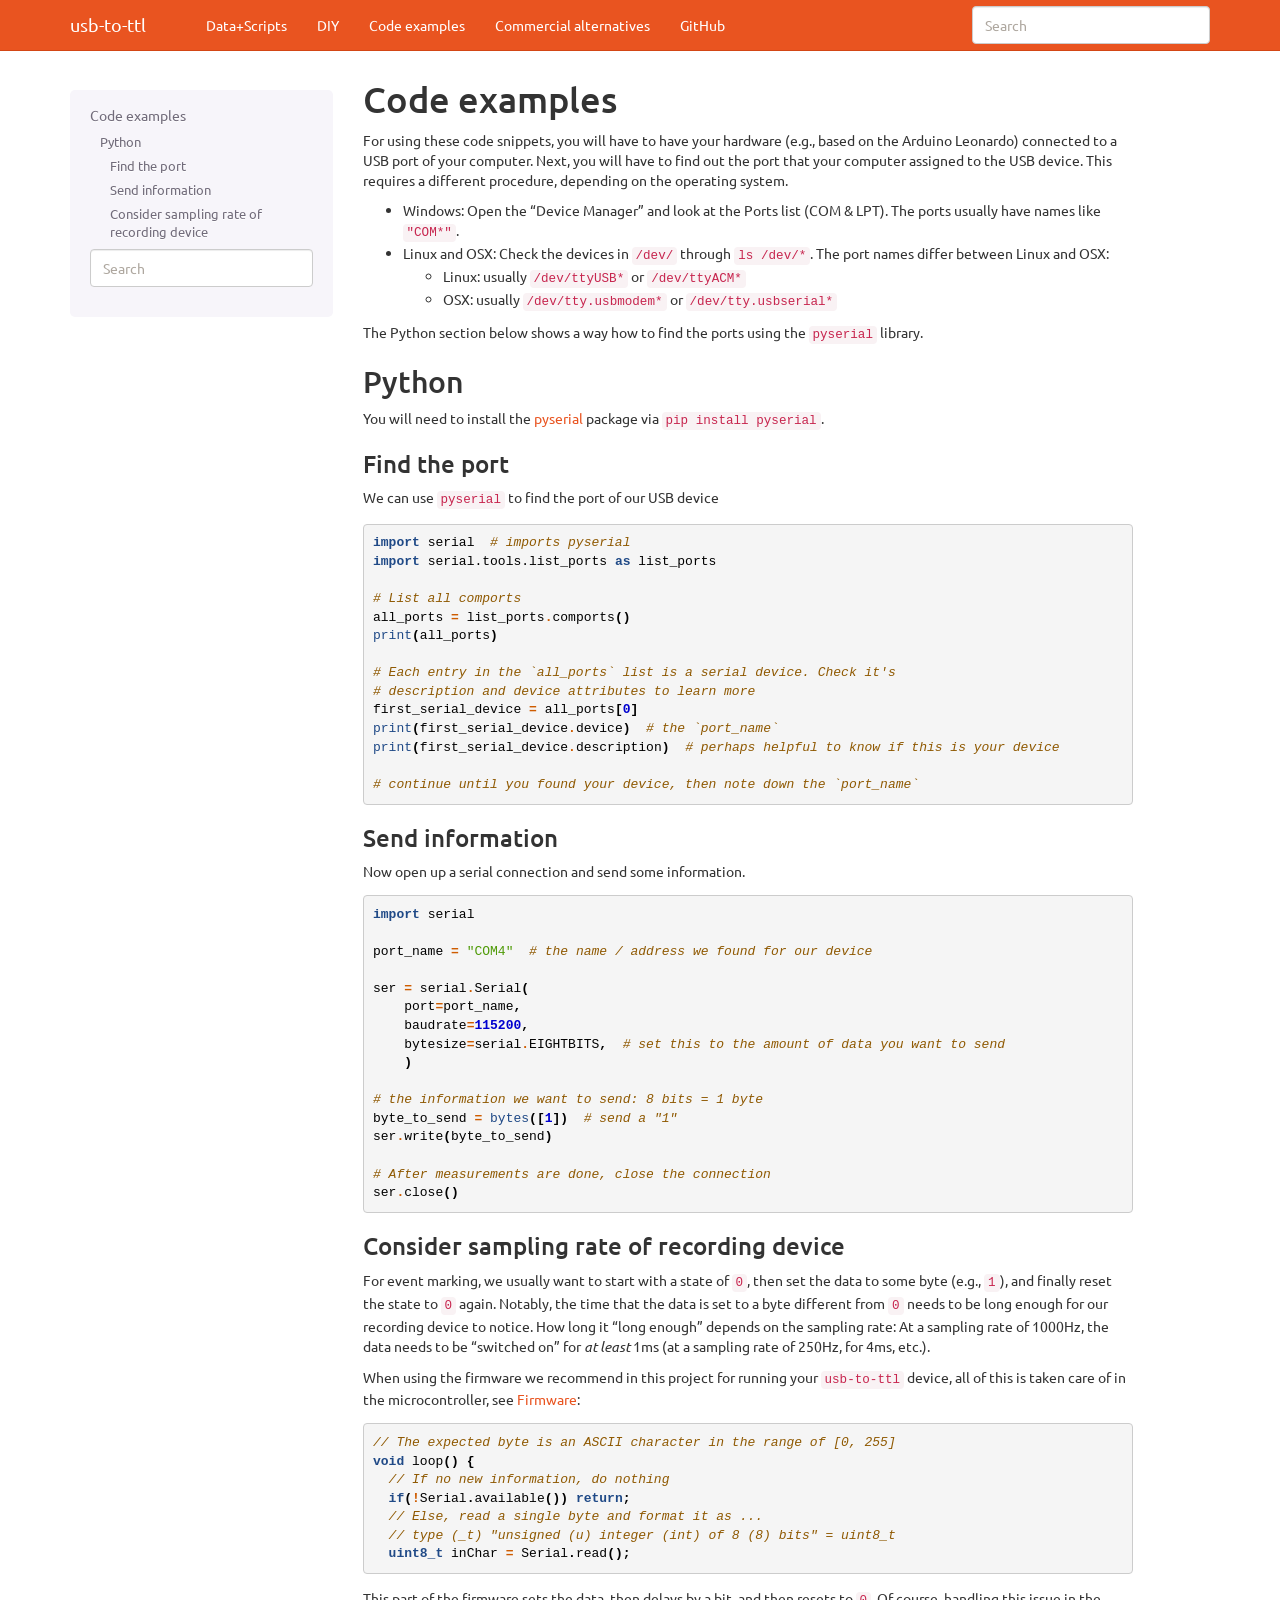
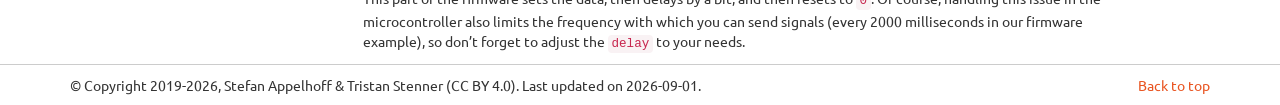
==== commit 8faf8d35: "updates [skip ci]" ====
--- a/code-examples.html
+++ b/code-examples.html
@@ -204,7 +204,7 @@
       
     </p>
     <p>
-        &copy; Copyright 2019-2026, Stefan Appelhoff &amp; Tristan Stenner (CC BY 4.0). Last updated on 2026-01-01.<br/>
+        &copy; Copyright 2019-2026, Stefan Appelhoff &amp; Tristan Stenner (CC BY 4.0). Last updated on 2026-09-01.<br/>
     </p>
   </div>
 </footer>
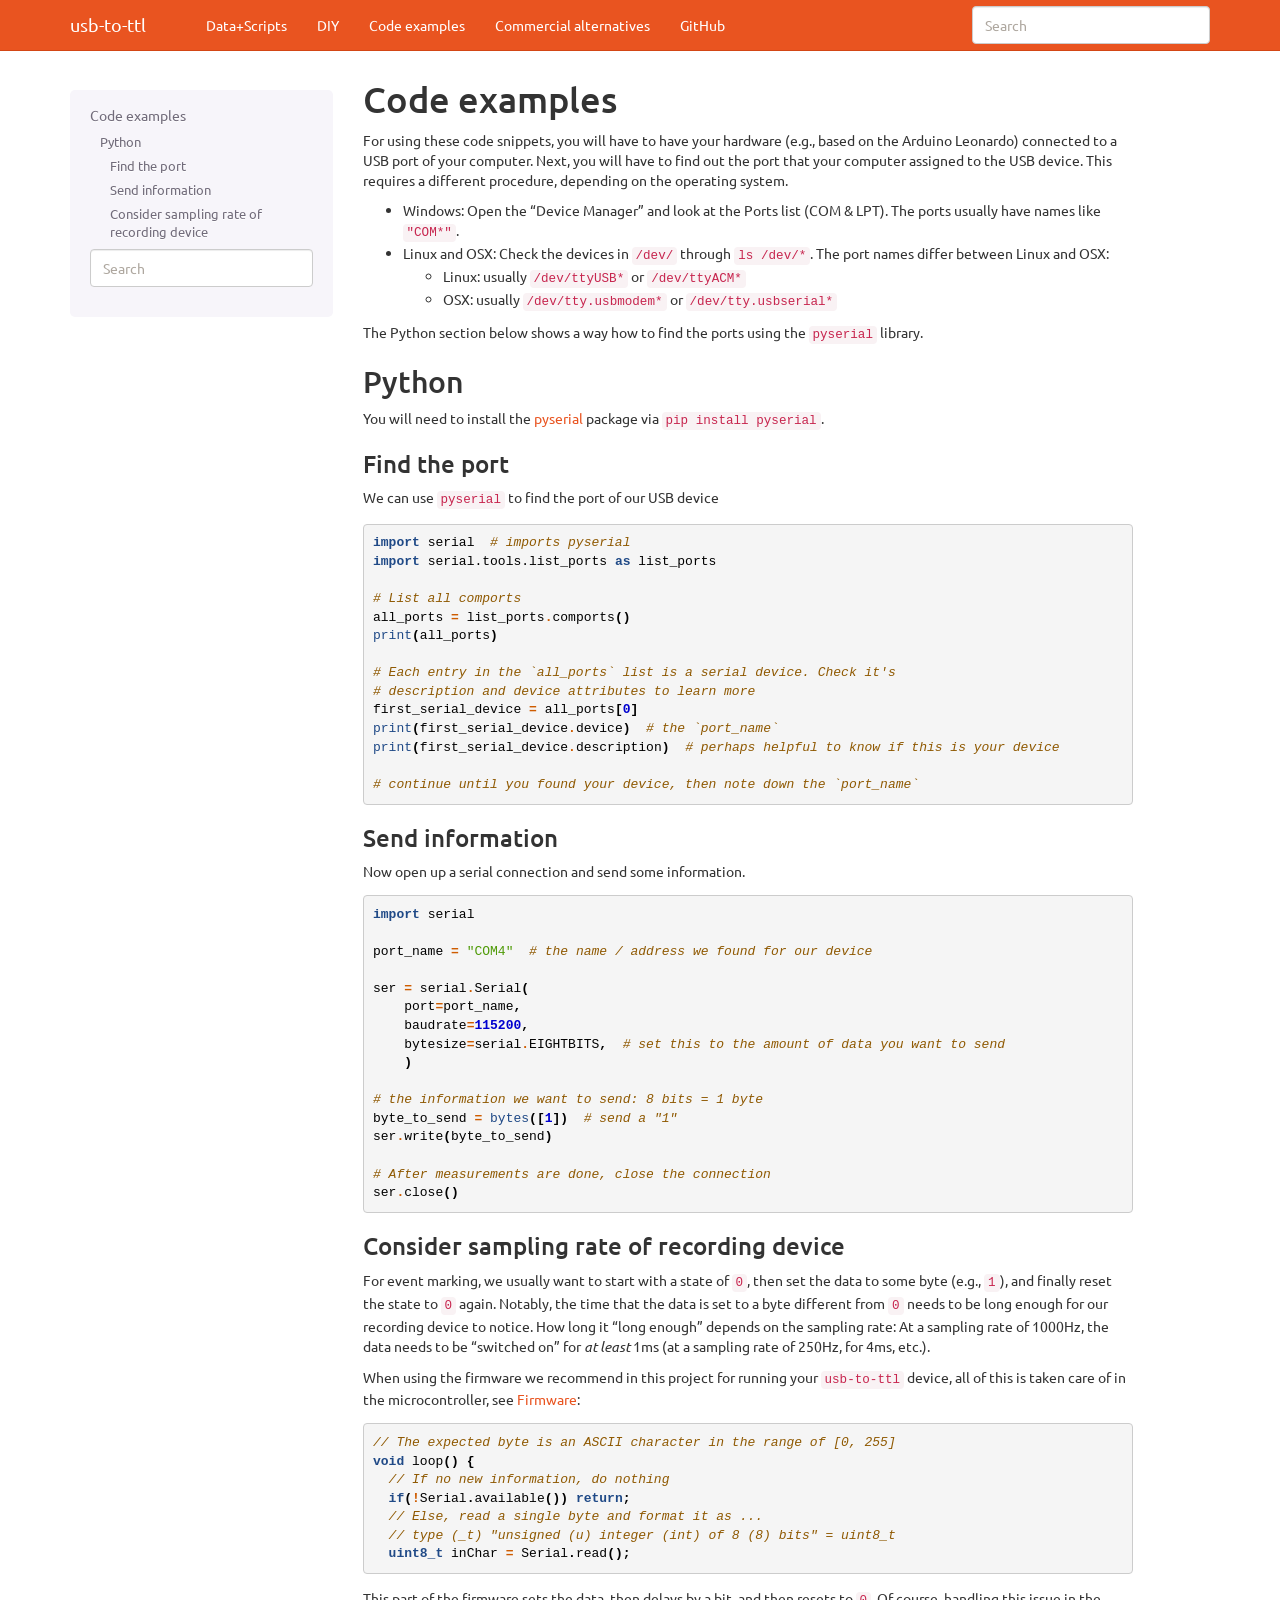
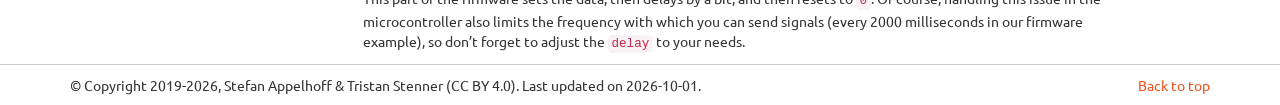
==== commit 50e9f897: "updates [skip ci]" ====
--- a/code-examples.html
+++ b/code-examples.html
@@ -204,7 +204,7 @@
       
     </p>
     <p>
-        &copy; Copyright 2019-2026, Stefan Appelhoff &amp; Tristan Stenner (CC BY 4.0). Last updated on 2026-09-01.<br/>
+        &copy; Copyright 2019-2026, Stefan Appelhoff &amp; Tristan Stenner (CC BY 4.0). Last updated on 2026-10-01.<br/>
     </p>
   </div>
 </footer>
